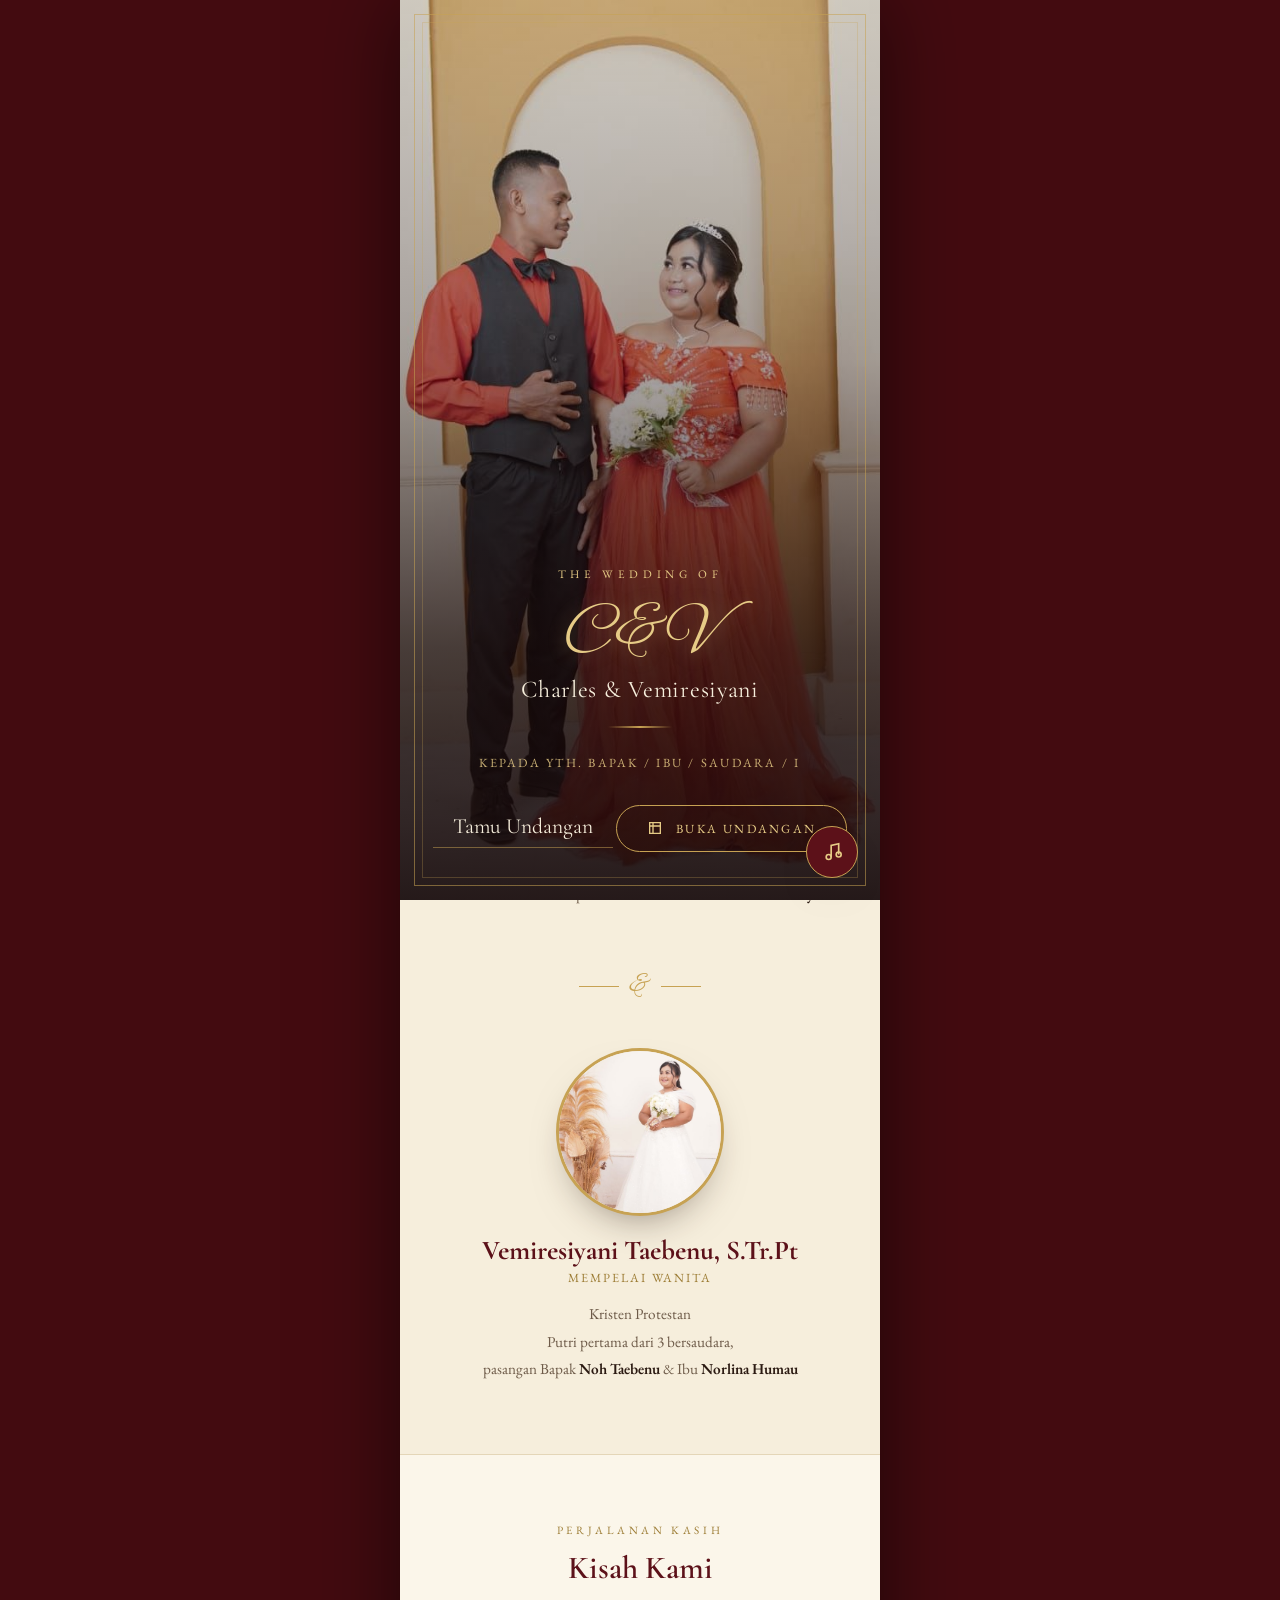
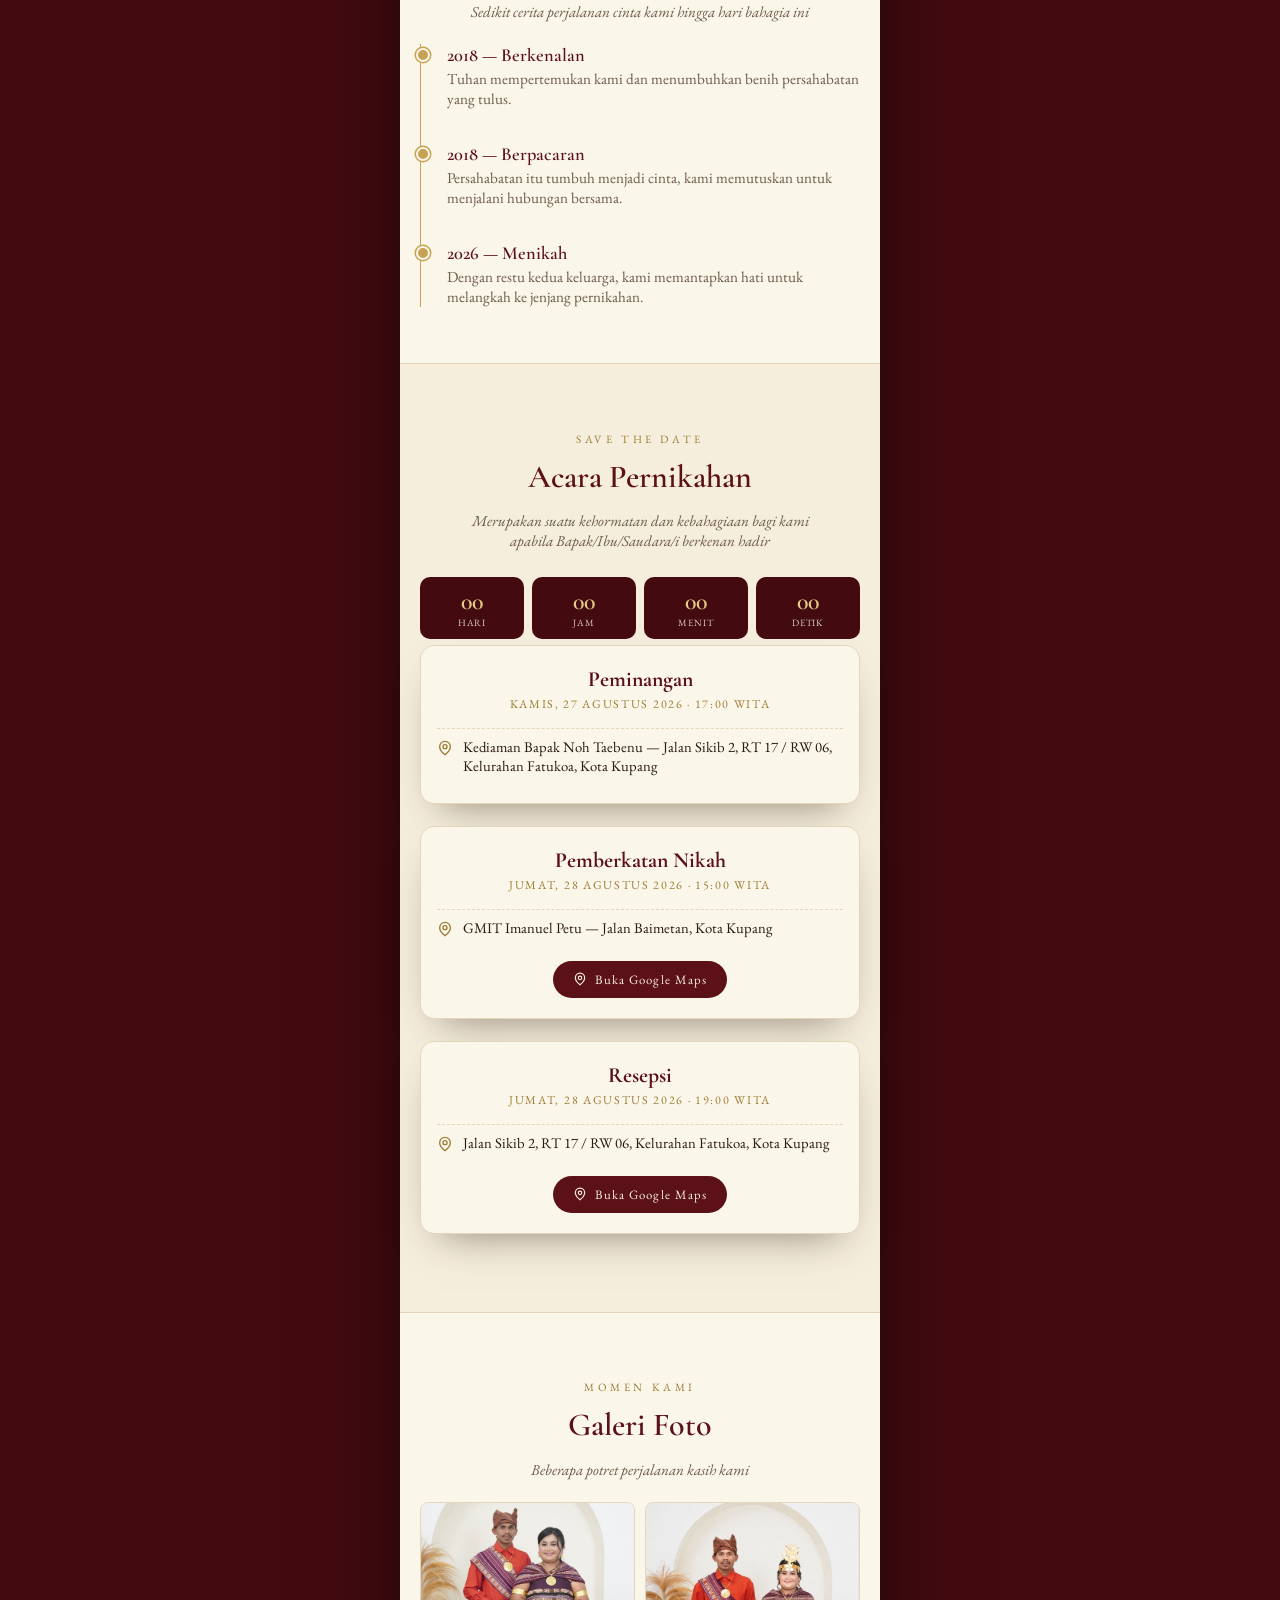
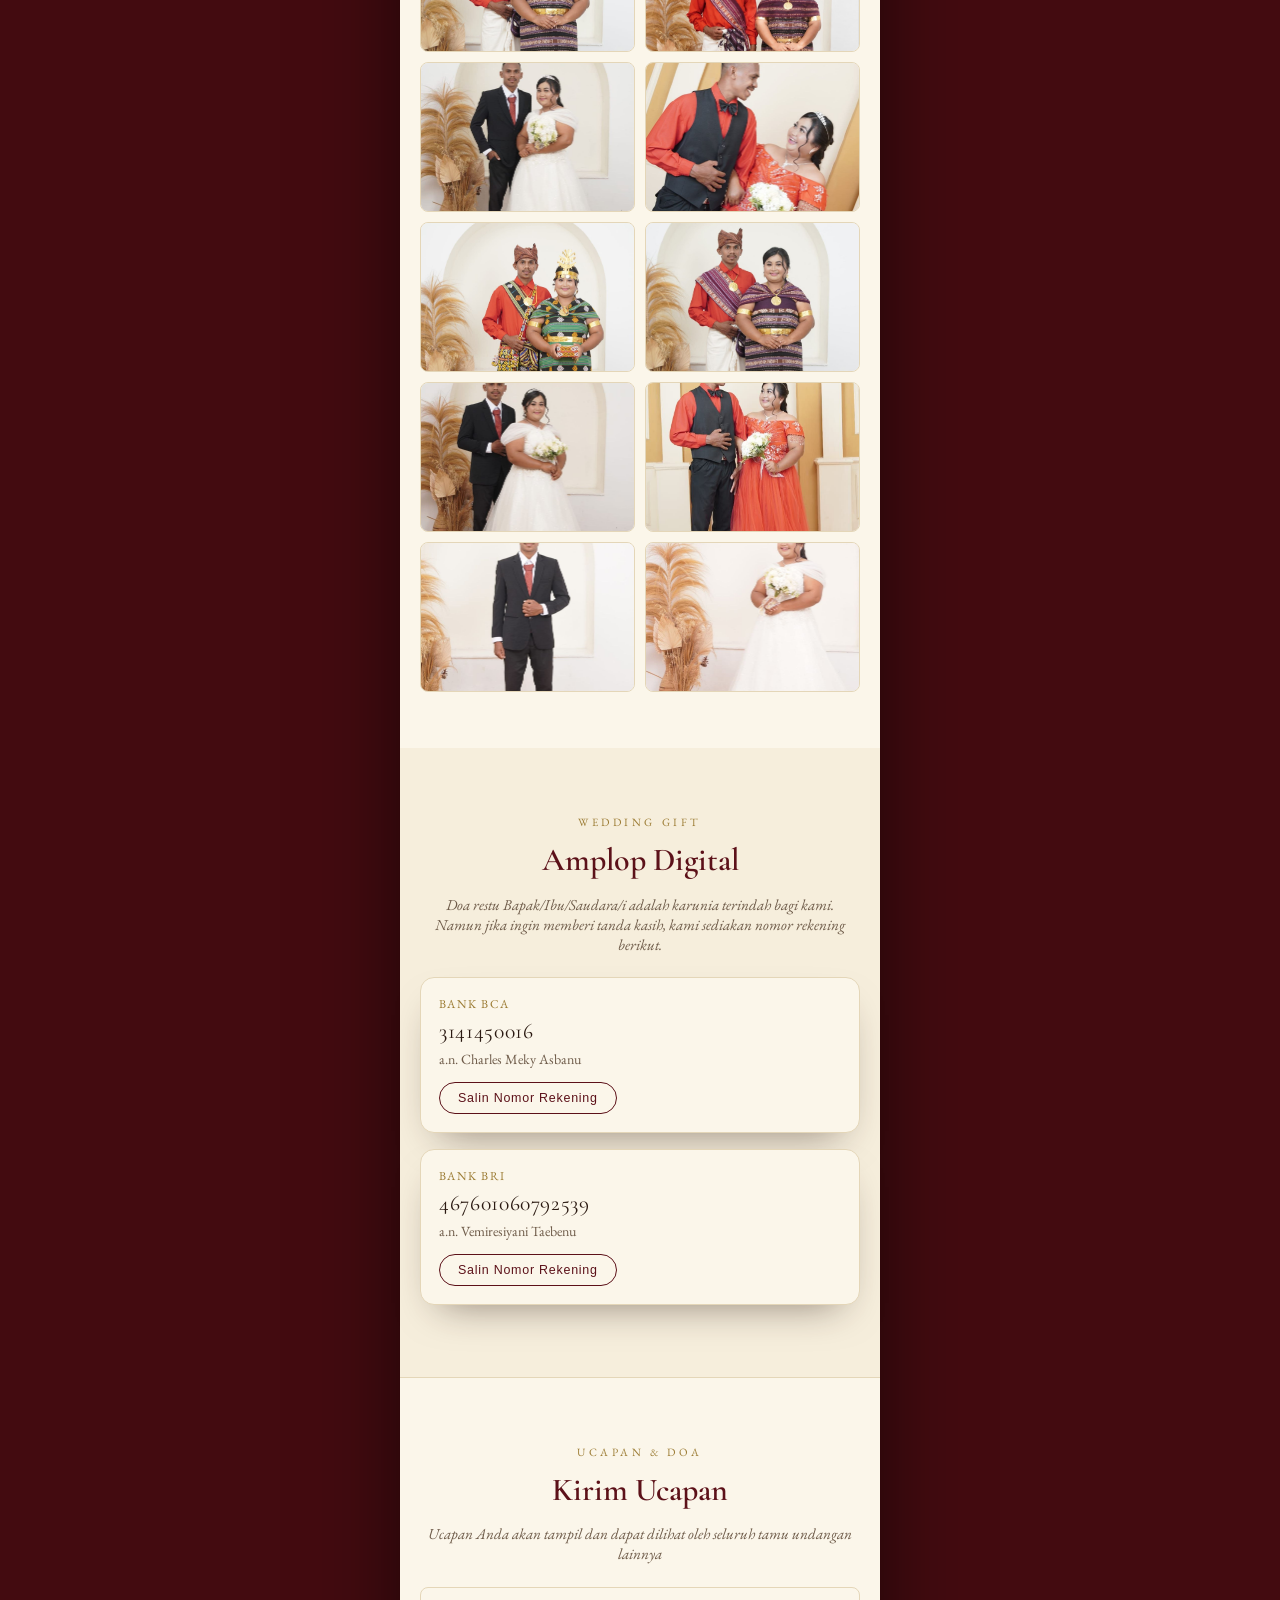
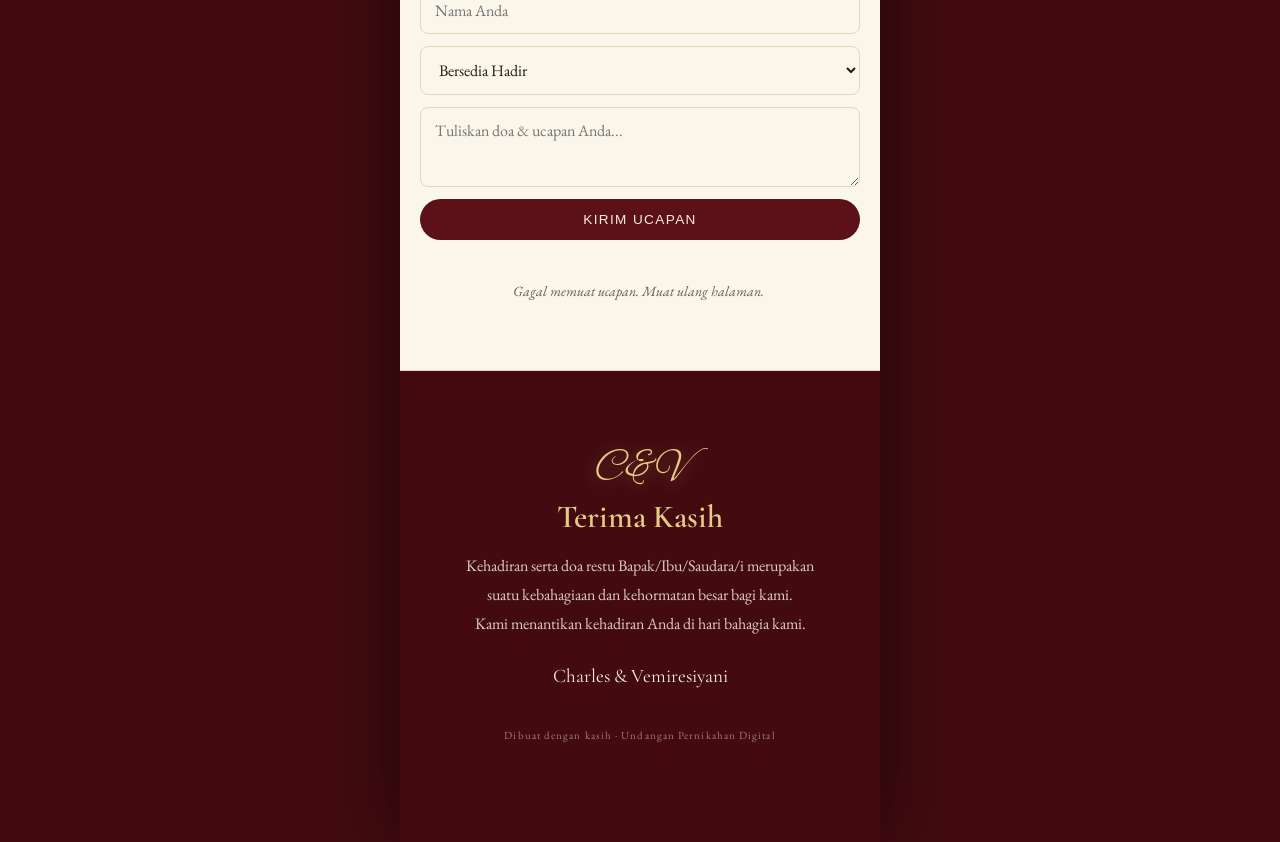
==== index.html @ d4c74f33 "Add files via upload" ====
<!DOCTYPE html>
<html lang="id">
<head>
<meta charset="UTF-8">
<meta name="viewport" content="width=device-width, initial-scale=1, maximum-scale=1">
<title>The Wedding of Charles &amp; Vemi</title>
<meta name="description" content="Undangan Pernikahan Digital Charles Meky Asbanu &amp; Vemiresiyani Taebenu">
<link rel="preconnect" href="https://fonts.googleapis.com">
<link rel="preconnect" href="https://fonts.gstatic.com" crossorigin>
<link href="https://fonts.googleapis.com/css2?family=Cormorant+Garamond:wght@500;600;700&family=EB+Garamond:ital,wght@0,400;0,500;1,400&family=Alex+Brush&display=swap" rel="stylesheet">
<link rel="stylesheet" href="style.css">
</head>
<body class="locked">

  <!-- ============ SNOW OVERLAY ============ -->
  <canvas id="snow-canvas"></canvas>

  <!-- ============ CURTAIN ============ -->
  <div class="curtain-panel" id="curtain-left"></div>
  <div class="curtain-panel" id="curtain-right"></div>

  <!-- ============ COVER / OPENING SCREEN ============ -->
  <div id="cover">
    <div class="cover-scrim"></div>
    <div class="cover-inner">
      <div class="cover-eyebrow">The Wedding Of</div>
      <div class="cover-monogram">C&amp;V</div>
      <div class="cover-names">Charles &amp; Vemiresiyani</div>
      <div class="hairline"></div>
      <div class="cover-guest-label">Kepada Yth. Bapak / Ibu / Saudara / i</div>
      <div class="cover-guest-name" id="guestName">Tamu Undangan</div>
      <button class="btn-open" id="openBtn" type="button">
        <svg width="16" height="16" viewBox="0 0 24 24" fill="none" stroke="currentColor" stroke-width="2"><path d="M4 4h16v16H4z"/><path d="M4 9h16M9 4v16"/></svg>
        Buka Undangan
      </button>
    </div>
  </div>

  <!-- ============ MAIN INVITATION ============ -->
  <audio id="bgMusic" loop preload="auto" playsinline>
    <source src="Westlife - Beautiful in white (Lyrics).mp3" type="audio/mpeg">
  </audio>

  <button id="musicToggle" type="button" aria-label="Putar / jeda musik">
    <svg id="musicIcon" width="20" height="20" viewBox="0 0 24 24" fill="none" stroke="currentColor" stroke-width="2"><circle cx="8" cy="18" r="3"/><path d="M11 18V4l9-2v13"/><circle cx="20" cy="15" r="3"/></svg>
  </button>

  <div class="stage">

    <!-- QUOTE -->
    <section id="quote">
      <div class="cover-monogram">C&amp;V</div>
      <p class="verse">"Kasih yang sejati bertumbuh dari kesabaran, dijaga dengan kesetiaan,<br>
      dan dirayakan bersama dalam suka maupun duka."</p>
      <div class="verse-ref">— 1 Korintus 13 (parafrase)</div>
    </section>

    <!-- COUPLE -->
    <section id="couple">
      <p class="eyebrow" style="text-align:center">Mempelai</p>
      <h2 class="section-title">Kami Yang Berbahagia</h2>
      <p class="section-kicker">Dengan penuh syukur, kami mengundang Bapak/Ibu/Saudara/i<br>untuk hadir merayakan hari kasih kami</p>

      <div class="couple-grid">
        <div class="couple-card">
          <img class="couple-photo" src="assets/images/Mempelai_Pria.jpg" alt="Foto Charles Meky Asbanu, S.Tr.Pt">
          <h3 class="couple-name">Charles Meky Asbanu, S.Tr.Pt</h3>
          <div class="couple-role">Mempelai Pria</div>
          <p class="couple-meta">
            Kristen Protestan<br>
            Putra tunggal dari Ibu <b>Meriani Polly</b>,<br>
            dibesarkan oleh Bapak <b>Bernadus Seo</b> &amp; Ibu <b>Marsalina Polly</b>
          </p>
        </div>

        <div class="couple-divider"><span class="line"></span>&amp;<span class="line"></span></div>

        <div class="couple-card">
          <img class="couple-photo" src="assets/images/Mempelai_Wanita.jpg" alt="Foto Vemiresiyani Taebenu, S.Tr.Pt">
          <h3 class="couple-name">Vemiresiyani Taebenu, S.Tr.Pt</h3>
          <div class="couple-role">Mempelai Wanita</div>
          <p class="couple-meta">
            Kristen Protestan<br>
            Putri pertama dari 3 bersaudara,<br>
            pasangan Bapak <b>Noh Taebenu</b> &amp; Ibu <b>Norlina Humau</b>
          </p>
        </div>
      </div>
    </section>

    <!-- LOVE STORY -->
    <section class="alt" id="story">
      <p class="eyebrow" style="text-align:center">Perjalanan Kasih</p>
      <h2 class="section-title">Kisah Kami</h2>
      <p class="section-kicker">Sedikit cerita perjalanan cinta kami hingga hari bahagia ini</p>
      <div class="timeline">
        <div class="timeline-item">
          <div class="timeline-year">2018 — Berkenalan</div>
          <div class="timeline-text">Tuhan mempertemukan kami dan menumbuhkan benih persahabatan yang tulus.</div>
        </div>
        <div class="timeline-item">
          <div class="timeline-year">2018 — Berpacaran</div>
          <div class="timeline-text">Persahabatan itu tumbuh menjadi cinta, kami memutuskan untuk menjalani hubungan bersama.</div>
        </div>
        <div class="timeline-item">
          <div class="timeline-year">2026 — Menikah</div>
          <div class="timeline-text">Dengan restu kedua keluarga, kami memantapkan hati untuk melangkah ke jenjang pernikahan.</div>
        </div>
      </div>
    </section>

    <!-- EVENTS -->
    <section id="events">
      <p class="eyebrow" style="text-align:center">Save The Date</p>
      <h2 class="section-title">Acara Pernikahan</h2>
      <p class="section-kicker">Merupakan suatu kehormatan dan kebahagiaan bagi kami<br>apabila Bapak/Ibu/Saudara/i berkenan hadir</p>

      <div class="countdown" id="countdown">
        <div class="cd-box"><div class="num" id="cd-days">00</div><div class="lbl">Hari</div></div>
        <div class="cd-box"><div class="num" id="cd-hours">00</div><div class="lbl">Jam</div></div>
        <div class="cd-box"><div class="num" id="cd-mins">00</div><div class="lbl">Menit</div></div>
        <div class="cd-box"><div class="num" id="cd-secs">00</div><div class="lbl">Detik</div></div>
      </div>

      <div class="event-card">
        <h3>Peminangan</h3>
        <div class="event-sub">Kamis, 27 Agustus 2026 · 17:00 WITA</div>
        <div class="event-row">
          <svg width="16" height="16" viewBox="0 0 24 24" fill="none" stroke="currentColor" stroke-width="2"><path d="M20 10c0 6-8 12-8 12S4 16 4 10a8 8 0 0116 0z"/><circle cx="12" cy="10" r="3"/></svg>
          <span>Kediaman Bapak Noh Taebenu — Jalan Sikib 2, RT 17 / RW 06, Kelurahan Fatukoa, Kota Kupang</span>
        </div>
      </div>

      <div class="event-card">
        <h3>Pemberkatan Nikah</h3>
        <div class="event-sub">Jumat, 28 Agustus 2026 · 15:00 WITA</div>
        <div class="event-row">
          <svg width="16" height="16" viewBox="0 0 24 24" fill="none" stroke="currentColor" stroke-width="2"><path d="M20 10c0 6-8 12-8 12S4 16 4 10a8 8 0 0116 0z"/><circle cx="12" cy="10" r="3"/></svg>
          <span>GMIT Imanuel Petu — Jalan Baimetan, Kota Kupang</span>
        </div>
        <a class="btn-maps" id="mapsPemberkatan" href="https://www.google.com/maps/search/?api=1&query=GMIT+Imanuel+Petu+Jalan+Baimetan+Kupang" target="_blank" rel="noopener">
          <svg width="14" height="14" viewBox="0 0 24 24" fill="none" stroke="currentColor" stroke-width="2"><path d="M20 10c0 6-8 12-8 12S4 16 4 10a8 8 0 0116 0z"/><circle cx="12" cy="10" r="3"/></svg>
          Buka Google Maps
        </a>
      </div>

      <div class="event-card">
        <h3>Resepsi</h3>
        <div class="event-sub">Jumat, 28 Agustus 2026 · 19:00 WITA</div>
        <div class="event-row">
          <svg width="16" height="16" viewBox="0 0 24 24" fill="none" stroke="currentColor" stroke-width="2"><path d="M20 10c0 6-8 12-8 12S4 16 4 10a8 8 0 0116 0z"/><circle cx="12" cy="10" r="3"/></svg>
          <span>Jalan Sikib 2, RT 17 / RW 06, Kelurahan Fatukoa, Kota Kupang</span>
        </div>
        <a class="btn-maps" id="mapsResepsi" href="https://www.google.com/maps/search/?api=1&query=Jalan+Sikib+2+RT+17+RW+06+Fatukoa+Kupang" target="_blank" rel="noopener">
          <svg width="14" height="14" viewBox="0 0 24 24" fill="none" stroke="currentColor" stroke-width="2"><path d="M20 10c0 6-8 12-8 12S4 16 4 10a8 8 0 0116 0z"/><circle cx="12" cy="10" r="3"/></svg>
          Buka Google Maps
        </a>
      </div>
    </section>

    <!-- GALLERY -->
    <section class="alt" id="gallery">
      <p class="eyebrow" style="text-align:center">Momen Kami</p>
      <h2 class="section-title">Galeri Foto</h2>
      <p class="section-kicker">Beberapa potret perjalanan kasih kami</p>
      <div class="gallery-grid" id="galleryGrid">
        <!-- populated by script.js from Foto1.jpg .. Foto10.jpg -->
      </div>
    </section>

    <div id="lightbox">
      <button class="lb-close" id="lbClose" aria-label="Tutup">&times;</button>
      <button class="lb-nav lb-prev" id="lbPrev" aria-label="Sebelumnya">&#8249;</button>
      <img id="lbImage" src="" alt="Foto prewedding">
      <button class="lb-nav lb-next" id="lbNext" aria-label="Berikutnya">&#8250;</button>
    </div>

    <!-- GIFT -->
    <section id="gift">
      <p class="eyebrow" style="text-align:center">Wedding Gift</p>
      <h2 class="section-title">Amplop Digital</h2>
      <p class="section-kicker">Doa restu Bapak/Ibu/Saudara/i adalah karunia terindah bagi kami.<br>Namun jika ingin memberi tanda kasih, kami sediakan nomor rekening berikut.</p>

      <div class="gift-card">
        <div class="gift-bank">Bank BCA</div>
        <div class="gift-num" id="rekPria">3141450016</div>
        <div class="gift-owner">a.n. Charles Meky Asbanu</div>
        <button class="btn-copy" data-copy="3141450016">Salin Nomor Rekening</button>
      </div>

      <div class="gift-card">
        <div class="gift-bank">Bank BRI</div>
        <div class="gift-num" id="rekWanita">467601060792539</div>
        <div class="gift-owner">a.n. Vemiresiyani Taebenu</div>
        <button class="btn-copy" data-copy="467601060792539">Salin Nomor Rekening</button>
      </div>
    </section>

    <!-- WISHES -->
    <section class="alt" id="wishes">
      <p class="eyebrow" style="text-align:center">Ucapan &amp; Doa</p>
      <h2 class="section-title">Kirim Ucapan</h2>
      <p class="section-kicker">Ucapan Anda akan tampil dan dapat dilihat oleh seluruh tamu undangan lainnya</p>

      <form id="wishForm">
        <input type="text" id="wishName" placeholder="Nama Anda" required maxlength="60">
        <select id="wishStatus">
          <option value="Hadir">Bersedia Hadir</option>
          <option value="Tidak Hadir">Tidak Dapat Hadir</option>
          <option value="Ragu">Masih Ragu</option>
        </select>
        <textarea id="wishMessage" placeholder="Tuliskan doa & ucapan Anda..." required maxlength="500"></textarea>
        <button class="btn-send" type="submit" id="wishSubmitBtn">Kirim Ucapan</button>
      </form>

      <div id="wishList">
        <p class="wish-loading">Memuat ucapan...</p>
      </div>
    </section>

    <!-- CLOSING -->
    <section id="closing">
      <div class="cover-monogram">C&amp;V</div>
      <h2 class="section-title" style="color:var(--gold-bright)">Terima Kasih</h2>
      <p>Kehadiran serta doa restu Bapak/Ibu/Saudara/i merupakan<br>
      suatu kebahagiaan dan kehormatan besar bagi kami.<br>
      Kami menantikan kehadiran Anda di hari bahagia kami.</p>
      <div class="closing-family">Charles &amp; Vemiresiyani</div>
      <div class="credit">Dibuat dengan kasih &middot; Undangan Pernikahan Digital</div>
    </section>

  </div>

  <script src="script.js"></script>
</body>
</html>
---- style.css ----
/* =========================================================
   THE WEDDING OF CHARLES & VEMI — LUXURY BASIC THEME
   Design tokens
   ========================================================= */
:root{
  --maroon-deep:   #430B10;
  --maroon-mid:    #5C1119;
  --maroon-line:   #7A1D24;
  --cream:         #F6EEDC;
  --cream-soft:    #FBF6EA;
  --cream-line:    #E4D6B8;
  --gold:          #C7A253;
  --gold-bright:   #E6CB86;
  --gold-deep:     #9C7C34;
  --ink:           #2B1A12;
  --ink-soft:      #6E5B49;
  --shadow:        0 18px 40px -20px rgba(43,26,18,.55);

  --font-display: 'Cormorant Garamond', serif;
  --font-body:    'EB Garamond', serif;
  --font-script:  'Alex Brush', cursive;

  --card-max: 480px;
}

*{ box-sizing:border-box; }
html{ scroll-behavior:smooth; }

body{
  margin:0;
  font-family:var(--font-body);
  color:var(--ink);
  background:var(--maroon-deep);
  -webkit-font-smoothing:antialiased;
  overflow-x:hidden;
}

img{ max-width:100%; display:block; }

.stage{
  max-width:var(--card-max);
  margin:0 auto;
  position:relative;
  background:var(--cream);
  min-height:100vh;
  box-shadow:0 0 80px rgba(0,0,0,.55);
}

/* Locks page scroll while cover/curtain is showing */
body.locked{ overflow:hidden; height:100vh; }

/* ---------------------------------------------------------
   Ornamental bits
   --------------------------------------------------------- */
.eyebrow{
  font-family:var(--font-body);
  letter-spacing:.32em;
  text-transform:uppercase;
  font-size:.7rem;
  color:var(--gold-deep);
}
.hairline{
  width:64px; height:2px; margin:14px auto;
  background:linear-gradient(90deg,transparent,var(--gold),transparent);
}
.corner-frame{
  position:relative;
  padding:26px;
}
.corner-frame::before,
.corner-frame::after,
.corner-frame > .cf-tr,
.corner-frame > .cf-bl{
  content:"";
  position:absolute;
  width:34px; height:34px;
  border:1.5px solid var(--gold);
}
.corner-frame::before{ top:0; left:0; border-right:none; border-bottom:none; }
.corner-frame::after{ bottom:0; right:0; border-left:none; border-top:none; }
.corner-frame .cf-tr{ top:0; right:0; border-left:none; border-bottom:none; }
.corner-frame .cf-bl{ bottom:0; left:0; border-right:none; border-top:none; }

.section-title{
  font-family:var(--font-display);
  font-weight:600;
  font-size:2rem;
  text-align:center;
  color:var(--maroon-mid);
  margin:.2em 0;
}
.section-kicker{
  text-align:center;
  font-family:var(--font-body);
  font-style:italic;
  color:var(--ink-soft);
  font-size:.95rem;
  margin-bottom:1.4rem;
}

section{
  padding:64px 28px;
  position:relative;
  background:var(--cream);
}
section.alt{ background:var(--cream-soft); }
section + section{ border-top:1px solid var(--cream-line); }

/* =========================================================
   1. OPENING / COVER
   ========================================================= */
#cover{
  position:fixed; inset:0;
  z-index:60;
  max-width:var(--card-max);
  margin:0 auto;
  background:
    url('assets/images/Latar.jpg') center/cover no-repeat,
    radial-gradient(circle at 50% 20%, var(--maroon-mid), var(--maroon-deep) 70%);
  color:var(--cream);
  display:flex; flex-direction:column; align-items:center; justify-content:flex-end;
  text-align:center;
  padding:40px 30px 56px;
  overflow:hidden;
}
/* darkens the lower portion of the photo so text stays legible */
.cover-scrim{
  position:absolute; inset:0; z-index:1;
  background:linear-gradient(180deg,
    rgba(20,7,7,.15) 0%,
    rgba(20,7,7,.35) 40%,
    rgba(20,7,7,.75) 72%,
    rgba(20,7,7,.92) 100%);
  pointer-events:none;
}
#cover::before{
  content:"";
  position:absolute; inset:14px;
  border:1px solid rgba(199,162,83,.55);
  pointer-events:none;
  z-index:2;
}
#cover::after{
  content:"";
  position:absolute; inset:22px;
  border:1px solid rgba(199,162,83,.28);
  pointer-events:none;
  z-index:2;
}
.cover-inner{ position:relative; z-index:3; }
.cover-eyebrow{
  letter-spacing:.4em; text-transform:uppercase;
  font-size:.72rem; color:var(--gold-bright);
  margin-bottom:18px;
}
.cover-monogram{
  font-family:var(--font-script);
  font-size:4.4rem;
  color:var(--gold-bright);
  line-height:1;
  margin:8px 0 4px;
  text-shadow:0 2px 18px rgba(230,203,134,.35);
}
.cover-names{
  font-family:var(--font-display);
  font-size:1.5rem;
  letter-spacing:.03em;
  margin:6px 0 22px;
}
.cover-guest-label{
  font-size:.78rem; letter-spacing:.18em; text-transform:uppercase;
  color:var(--gold-bright); opacity:.85; margin-top:26px;
}
.cover-guest-name{
  font-family:var(--font-display);
  font-size:1.35rem;
  margin-top:6px;
  padding-bottom:8px;
  border-bottom:1px solid rgba(199,162,83,.5);
  display:inline-block;
  min-width:180px;
}
.btn-open{
  margin-top:34px;
  background:transparent;
  border:1px solid var(--gold);
  color:var(--gold-bright);
  font-family:var(--font-body);
  letter-spacing:.18em;
  text-transform:uppercase;
  font-size:.78rem;
  padding:14px 30px;
  border-radius:999px;
  cursor:pointer;
  transition:background .35s ease, color .35s ease, transform .2s ease;
}
.btn-open:hover{ background:var(--gold); color:var(--maroon-deep); }
.btn-open:active{ transform:scale(.97); }
.btn-open svg{ vertical-align:-3px; margin-right:8px; }

/* =========================================================
   2. CURTAIN
   ========================================================= */
.curtain-panel{
  display:none; /* shown only via JS right before the open animation */
  position:fixed; top:0; bottom:0;
  width:50%; max-width:calc(var(--card-max) / 2);
  z-index:70;
  background:
    repeating-linear-gradient(90deg,
      var(--maroon-mid) 0 18px,
      var(--maroon-deep) 18px 36px);
  box-shadow:inset 0 0 60px rgba(0,0,0,.5);
  transition:transform 1.35s cubic-bezier(.77,0,.18,1);
  pointer-events:none;
}
.curtain-panel::after{
  content:"";
  position:absolute; left:0; right:0; bottom:0; height:26px;
  background:
    linear-gradient(180deg, var(--gold-deep), var(--gold));
  clip-path:polygon(0 0,4% 100%,8% 0,12% 100%,16% 0,20% 100%,24% 0,28% 100%,32% 0,36% 100%,40% 0,44% 100%,48% 0,52% 100%,56% 0,60% 100%,64% 0,68% 100%,72% 0,76% 100%,80% 0,84% 100%,88% 0,92% 100%,96% 0,100% 100%,100% 0);
}
#curtain-left{ left:calc(50% - min(50%, var(--card-max) / 2)); }
#curtain-right{ right:calc(50% - min(50%, var(--card-max) / 2)); }
body.curtain-open #curtain-left{ transform:translateX(-102%); }
body.curtain-open #curtain-right{ transform:translateX(102%); }

/* =========================================================
   3. SNOW OVERLAY
   ========================================================= */
#snow-canvas{
  position:fixed; inset:0;
  z-index:45;
  pointer-events:none;
  max-width:var(--card-max);
  margin:0 auto;
}

/* =========================================================
   4. QUOTE / HERO INTRO
   ========================================================= */
#quote{
  text-align:center;
  background:linear-gradient(180deg,var(--maroon-deep),var(--maroon-mid));
  color:var(--cream-soft);
  padding:70px 32px;
}
#quote .verse{
  font-family:var(--font-display);
  font-size:1.4rem;
  line-height:1.7;
  font-style:italic;
}
#quote .verse-ref{
  margin-top:14px;
  letter-spacing:.15em;
  text-transform:uppercase;
  font-size:.72rem;
  color:var(--gold-bright);
}
#quote .cover-monogram{ font-size:2.6rem; margin-bottom:14px; }

/* =========================================================
   5. COUPLE SECTION
   ========================================================= */
.couple-grid{
  display:flex; flex-direction:column; gap:44px;
  margin-top:8px;
}
.couple-card{ text-align:center; }
.couple-photo{
  width:168px; height:168px;
  border-radius:50%;
  object-fit:cover;
  margin:0 auto 18px;
  border:3px solid var(--gold);
  box-shadow:var(--shadow);
  background:var(--cream-soft);
}
.couple-name{
  font-family:var(--font-display);
  font-size:1.7rem;
  color:var(--maroon-mid);
  margin:0 0 2px;
}
.couple-role{
  font-size:.78rem; letter-spacing:.16em; text-transform:uppercase;
  color:var(--gold-deep); margin-bottom:14px;
}
.couple-meta{
  font-size:.95rem; color:var(--ink-soft); line-height:1.8;
}
.couple-meta b{ color:var(--ink); font-weight:600; }
.couple-divider{
  display:flex; align-items:center; justify-content:center;
  gap:10px; color:var(--gold);
  font-family:var(--font-script); font-size:1.8rem;
}
.couple-divider .line{ width:40px; height:1px; background:var(--gold); }

/* =========================================================
   6. LOVE STORY / TIMELINE
   ========================================================= */
.timeline{
  position:relative;
  margin-top:20px;
  padding-left:26px;
  border-left:1.5px solid var(--gold);
}
.timeline-item{ position:relative; padding-bottom:34px; }
.timeline-item:last-child{ padding-bottom:0; }
.timeline-item::before{
  content:"";
  position:absolute; left:-31.5px; top:4px;
  width:10px; height:10px; border-radius:50%;
  background:var(--gold); border:2px solid var(--cream-soft);
  box-shadow:0 0 0 1.5px var(--gold);
}
.timeline-year{
  font-family:var(--font-display);
  font-size:1.15rem; color:var(--maroon-mid); font-weight:600;
}
.timeline-text{ color:var(--ink-soft); font-size:.95rem; margin-top:3px; }

/* =========================================================
   7. EVENTS / ACARA
   ========================================================= */
.event-card{
  background:var(--cream-soft);
  border:1px solid var(--cream-line);
  border-radius:14px;
  padding:26px 22px;
  margin-bottom:22px;
  text-align:center;
  box-shadow:var(--shadow);
}
.event-card h3{
  font-family:var(--font-display);
  color:var(--maroon-mid);
  font-size:1.35rem;
  margin:0 0 4px;
}
.event-card .event-sub{
  font-size:.75rem; letter-spacing:.14em; text-transform:uppercase;
  color:var(--gold-deep); margin-bottom:16px;
}
.event-row{
  display:flex; align-items:flex-start; gap:10px;
  text-align:left; font-size:.92rem; color:var(--ink);
  padding:8px 0;
  border-top:1px dashed var(--cream-line);
}
.event-row:first-of-type{ border-top:none; }
.event-row svg{ flex:0 0 auto; margin-top:3px; color:var(--gold-deep); }
.btn-maps{
  display:inline-flex; align-items:center; gap:8px;
  margin-top:16px;
  background:var(--maroon-mid); color:var(--cream);
  text-decoration:none;
  font-size:.8rem; letter-spacing:.08em;
  padding:10px 20px; border-radius:999px;
}

.countdown{
  display:flex; justify-content:center; gap:12px;
  margin:26px 0 6px;
}
.cd-box{
  background:var(--maroon-deep); color:var(--cream);
  border-radius:10px; padding:12px 10px; min-width:60px;
  text-align:center;
}
.cd-box .num{ font-family:var(--font-display); font-size:1.5rem; font-weight:600; color:var(--gold-bright); }
.cd-box .lbl{ font-size:.6rem; letter-spacing:.1em; text-transform:uppercase; opacity:.85; }

/* =========================================================
   8. GALLERY
   ========================================================= */
.gallery-grid{
  display:grid; grid-template-columns:repeat(2,1fr);
  gap:10px; margin-top:10px;
}
.gallery-grid img{
  width:100%; height:150px; object-fit:cover;
  border-radius:8px; cursor:pointer;
  border:1px solid var(--cream-line);
  transition:transform .3s ease;
}
.gallery-grid img:hover{ transform:scale(1.03); }

#lightbox{
  position:fixed; inset:0; z-index:80;
  background:rgba(20,8,8,.92);
  display:none; align-items:center; justify-content:center;
  padding:20px;
}
#lightbox.show{ display:flex; }
#lightbox img{ max-height:80vh; border-radius:6px; box-shadow:0 20px 60px rgba(0,0,0,.6); }
#lightbox .lb-close{
  position:absolute; top:22px; right:22px;
  color:var(--gold-bright); font-size:1.8rem; cursor:pointer; line-height:1;
  background:none; border:none;
}
#lightbox .lb-nav{
  position:absolute; top:50%; transform:translateY(-50%);
  background:none; border:none; color:var(--gold-bright);
  font-size:2rem; cursor:pointer; padding:10px;
}
#lightbox .lb-prev{ left:6px; }
#lightbox .lb-next{ right:6px; }

/* =========================================================
   9. GIFT / AMPLOP DIGITAL
   ========================================================= */
.gift-card{
  background:var(--cream-soft);
  border:1px solid var(--cream-line);
  border-radius:14px; padding:22px;
  margin-bottom:16px;
  box-shadow:var(--shadow);
}
.gift-bank{ font-size:.75rem; letter-spacing:.12em; text-transform:uppercase; color:var(--gold-deep); }
.gift-num{
  font-family:var(--font-display); font-size:1.35rem; color:var(--ink);
  margin:6px 0; letter-spacing:.03em;
}
.gift-owner{ font-size:.88rem; color:var(--ink-soft); margin-bottom:14px; }
.btn-copy{
  border:1px solid var(--maroon-mid); background:transparent; color:var(--maroon-mid);
  padding:8px 18px; border-radius:999px; font-size:.78rem; cursor:pointer;
  letter-spacing:.06em; transition:.25s;
}
.btn-copy:hover{ background:var(--maroon-mid); color:var(--cream); }
.btn-copy.copied{ background:var(--gold); border-color:var(--gold); color:var(--maroon-deep); }

/* =========================================================
   10. UCAPAN & DOA (WISHES)
   ========================================================= */
#wishForm{ display:flex; flex-direction:column; gap:12px; margin-top:10px; }
.wish-notice{
  background:rgba(199,162,83,.15); border:1px solid var(--gold);
  color:var(--gold-deep); font-size:.78rem; line-height:1.5;
  padding:10px 14px; border-radius:8px; margin-bottom:14px;
}
#wishForm input, #wishForm select, #wishForm textarea{
  font-family:var(--font-body);
  border:1px solid var(--cream-line);
  background:var(--cream-soft);
  border-radius:8px;
  padding:12px 14px;
  font-size:.95rem;
  color:var(--ink);
}
#wishForm textarea{ resize:vertical; min-height:80px; }
.btn-send{
  background:var(--maroon-mid); color:var(--cream);
  border:none; border-radius:999px; padding:13px;
  font-size:.85rem; letter-spacing:.1em; text-transform:uppercase;
  cursor:pointer;
}
.btn-send:disabled{ opacity:.6; cursor:progress; }

#wishList{ margin-top:28px; display:flex; flex-direction:column; gap:14px; max-height:420px; overflow-y:auto; padding-right:4px; }
.wish-item{
  background:var(--cream-soft); border-left:3px solid var(--gold);
  border-radius:6px; padding:14px 16px;
}
.wish-name{ font-weight:600; color:var(--maroon-mid); font-family:var(--font-display); font-size:1.1rem; }
.wish-status{ font-size:.68rem; letter-spacing:.08em; text-transform:uppercase; color:var(--gold-deep); margin-left:6px; }
.wish-text{ font-size:.9rem; color:var(--ink); margin-top:3px; line-height:1.55; }
.wish-empty, .wish-loading{ text-align:center; color:var(--ink-soft); font-style:italic; font-size:.88rem; }

/* =========================================================
   11. CLOSING
   ========================================================= */
#closing{
  text-align:center; background:var(--maroon-deep); color:var(--cream);
  padding:70px 30px 100px;
}
#closing .cover-monogram{ font-size:2.6rem; }
#closing p{ line-height:1.8; color:rgba(246,238,220,.85); }
.closing-family{ margin-top:26px; font-family:var(--font-display); font-size:1.2rem; }
.credit{
  margin-top:40px; font-size:.68rem; letter-spacing:.1em;
  color:rgba(246,238,220,.5);
}

/* =========================================================
   12. FLOATING MUSIC BUTTON
   ========================================================= */
#musicToggle{
  position:fixed; bottom:22px; right:calc(50% - min(50%, var(--card-max)/2) + 22px);
  z-index:65;
  width:52px; height:52px; border-radius:50%;
  background:var(--maroon-mid); border:1px solid var(--gold);
  color:var(--gold-bright);
  display:flex; align-items:center; justify-content:center;
  cursor:pointer; box-shadow:var(--shadow);
  animation:spin 6s linear infinite;
  animation-play-state:paused;
}
#musicToggle.playing{ animation-play-state:running; }
@keyframes spin{ from{ transform:rotate(0);} to{ transform:rotate(360deg);} }

/* =========================================================
   Reduced motion
   ========================================================= */
@media (prefers-reduced-motion:reduce){
  html{ scroll-behavior:auto; }
  .curtain-panel{ transition:none; }
  #musicToggle{ animation:none; }
}

/* Focus visibility */
a:focus-visible, button:focus-visible, input:focus-visible, textarea:focus-visible, select:focus-visible{
  outline:2px solid var(--gold-bright); outline-offset:2px;
}

/* =========================================================
   RESPONSIVE — fluid type scale + small-screen fixes
   ========================================================= */
.cover-monogram{ font-size:clamp(2.8rem, 14vw, 4.4rem); }
.cover-names{ font-size:clamp(1.15rem, 5.5vw, 1.5rem); }
.section-title{ font-size:clamp(1.5rem, 7vw, 2rem); }
#quote .verse{ font-size:clamp(1.05rem, 4.6vw, 1.4rem); }
.couple-name{ font-size:clamp(1.3rem, 6vw, 1.7rem); }

section{ padding:56px 20px; }
#cover{ padding:32px 22px 48px; }

.countdown{ flex-wrap:wrap; gap:8px; }
.cd-box{ min-width:0; flex:1 1 64px; padding:10px 6px; }
.cd-box .num{ font-size:clamp(1.1rem, 5.5vw, 1.5rem); }

.event-card{ padding:20px 16px; }
.gift-card{ padding:18px; }

#wishForm input, #wishForm select, #wishForm textarea{ font-size:1rem; } /* prevents iOS auto-zoom on focus */

@media (max-width:420px){
  .gallery-grid img{ height:130px; }
  .couple-photo{ width:150px; height:150px; }
  .cover-guest-name{ font-size:1.15rem; min-width:0; }
  .btn-maps{ font-size:.74rem; padding:9px 16px; }
}

@media (max-width:360px){
  .cover-monogram{ font-size:clamp(2.4rem, 15vw, 3.6rem); }
  .couple-photo{ width:130px; height:130px; }
  .gallery-grid{ gap:8px; }
  section{ padding:48px 16px; }
}

/* keep fixed helper elements from ever exceeding the card width on very wide desktop viewports */
#musicToggle{ right:max(22px, calc(50% - min(50%, var(--card-max)/2) + 22px)); }
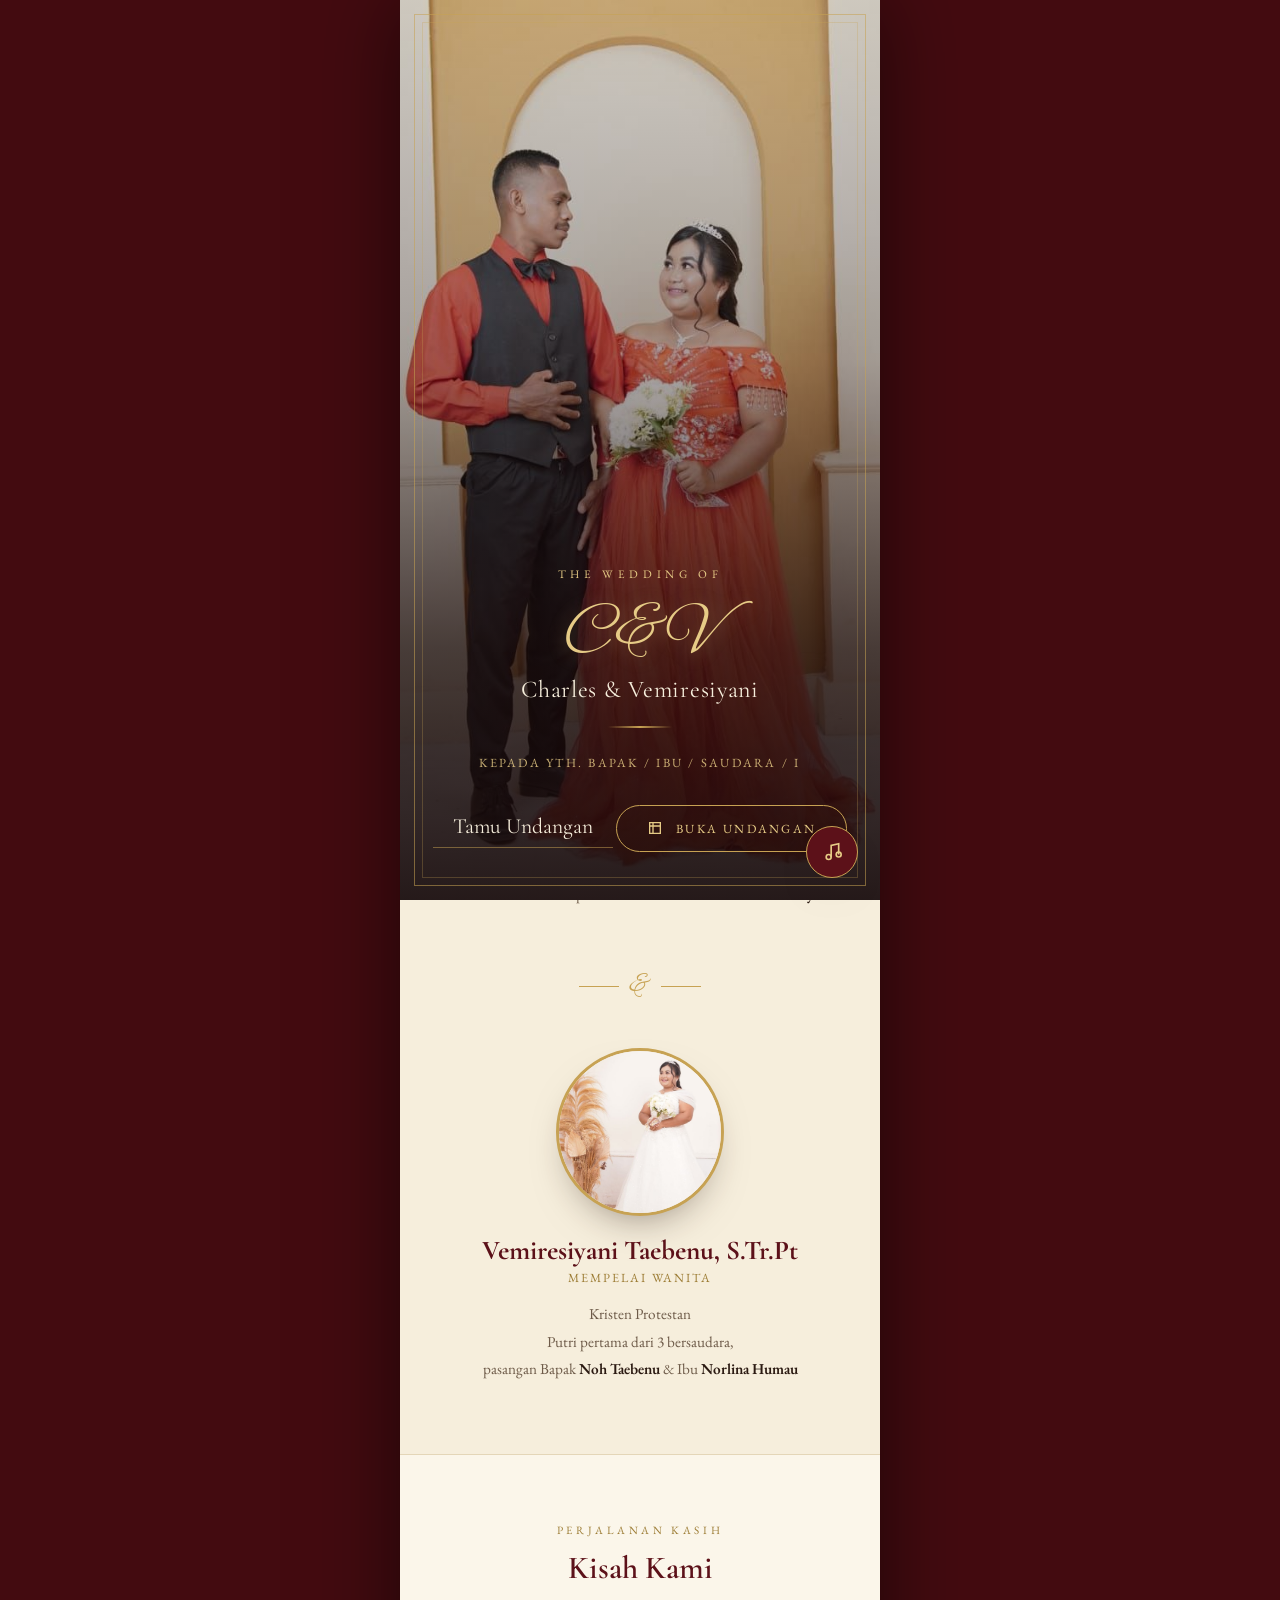
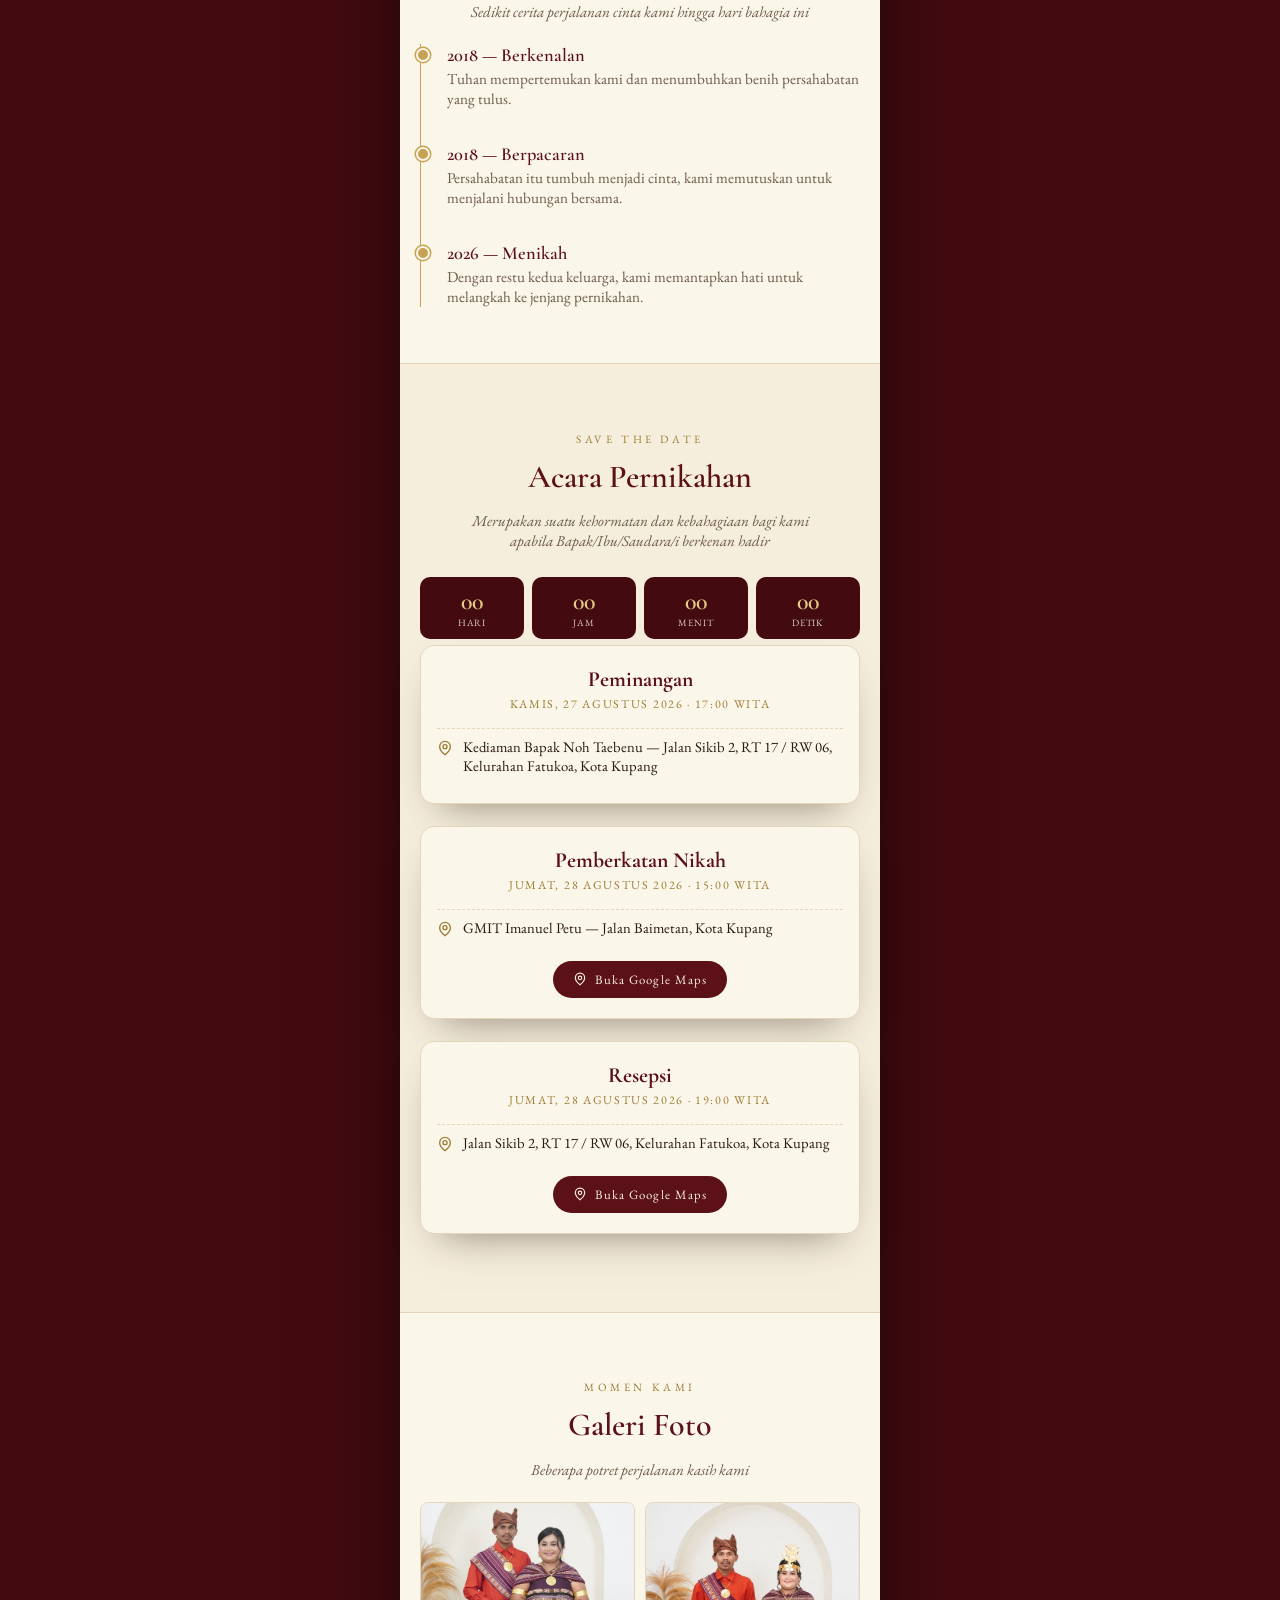
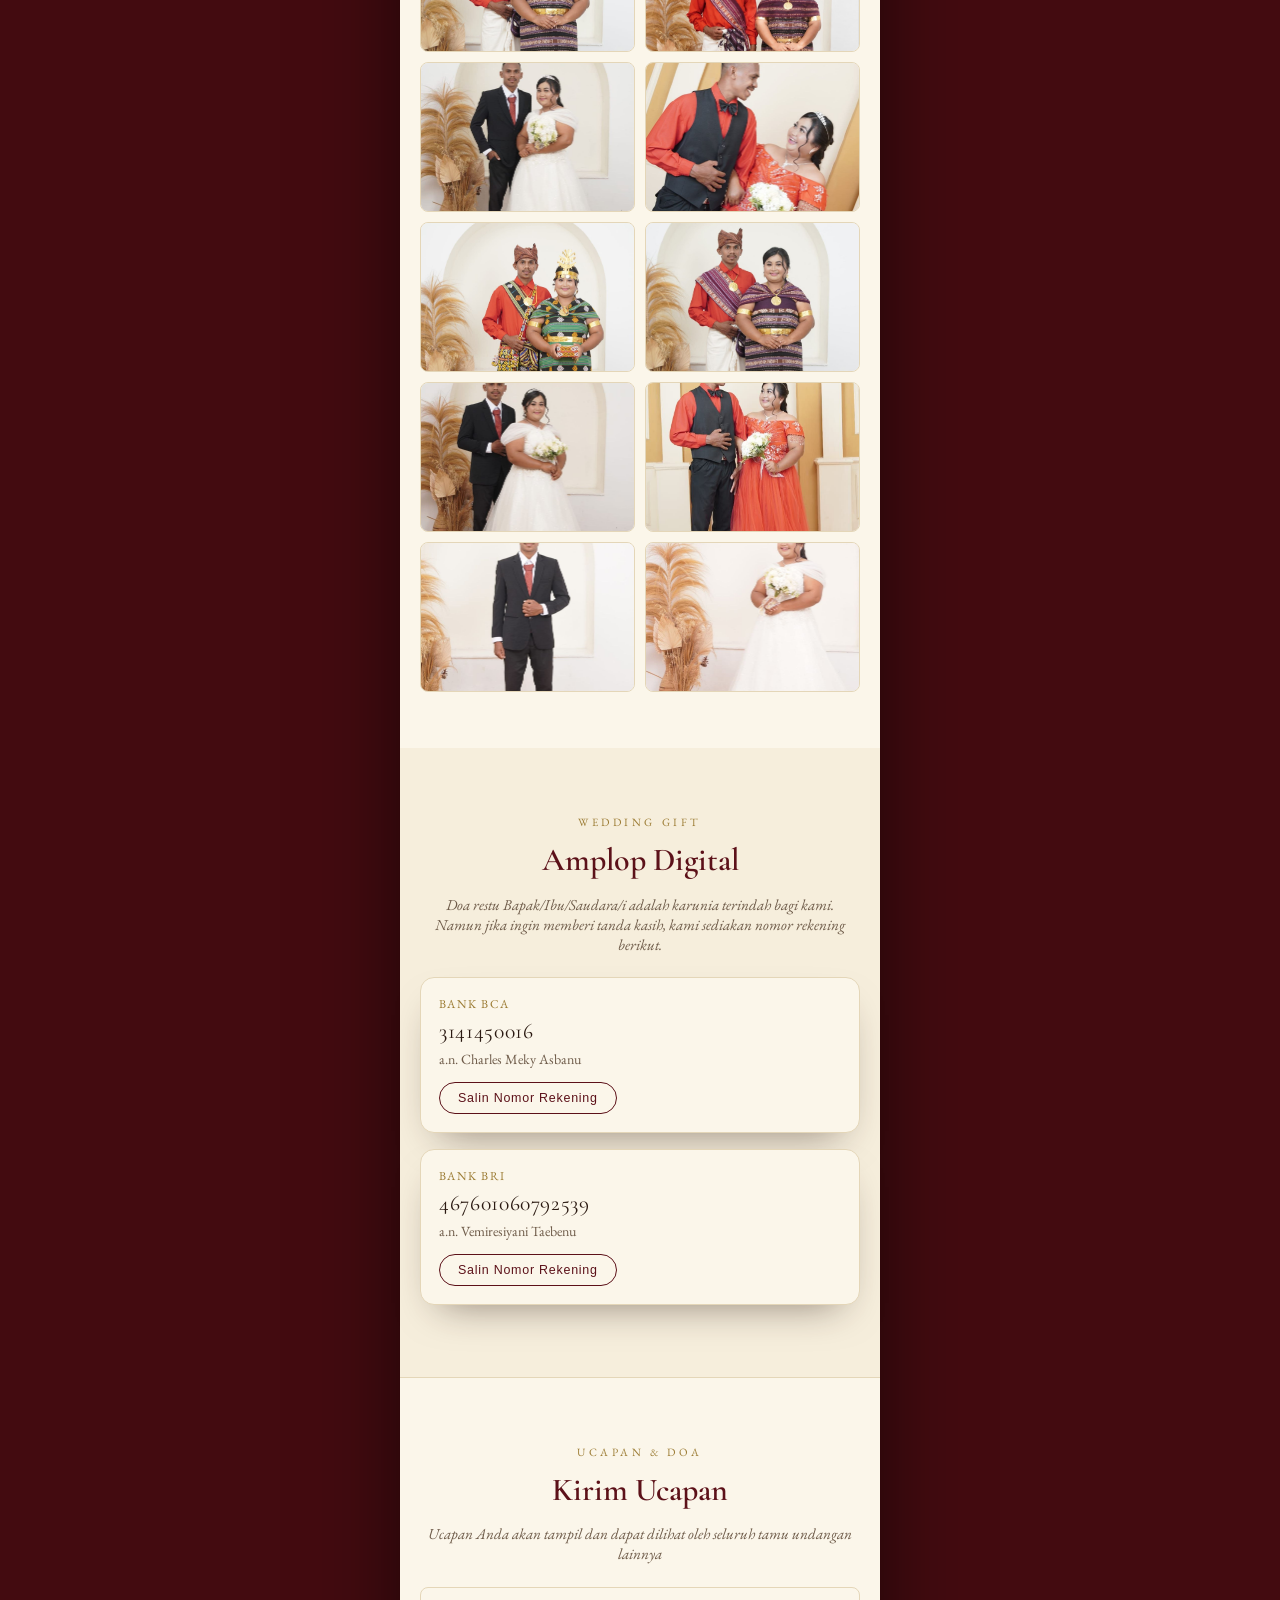
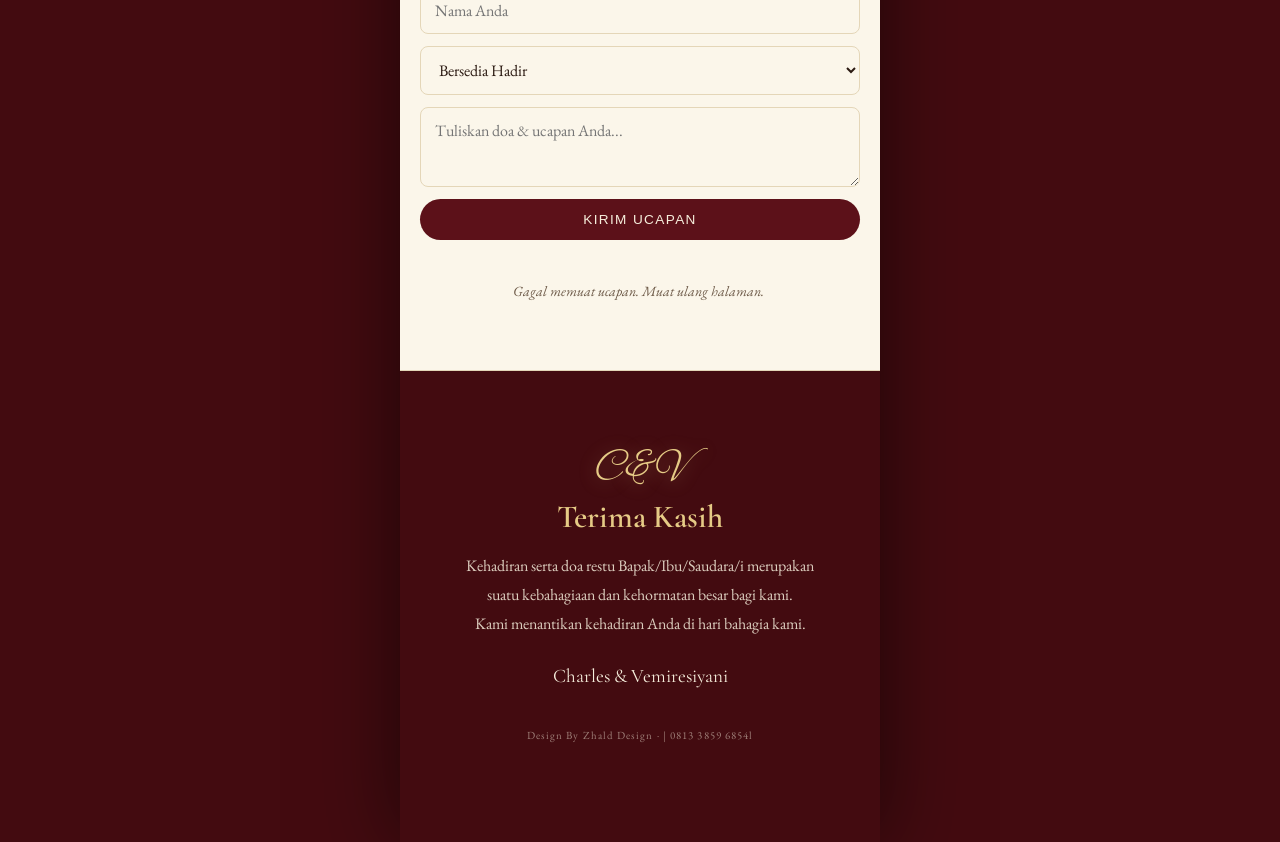
==== commit f9c927ca: "Update index.html" ====
--- a/index.html
+++ b/index.html
@@ -226,11 +226,11 @@
       suatu kebahagiaan dan kehormatan besar bagi kami.<br>
       Kami menantikan kehadiran Anda di hari bahagia kami.</p>
       <div class="closing-family">Charles &amp; Vemiresiyani</div>
-      <div class="credit">Dibuat dengan kasih &middot; Undangan Pernikahan Digital</div>
+      <div class="credit">Design By Zhald Design &middot; | 0813 3859 6854l</div>
     </section>
 
   </div>
 
   <script src="script.js"></script>
 </body>
-</html>+</html>
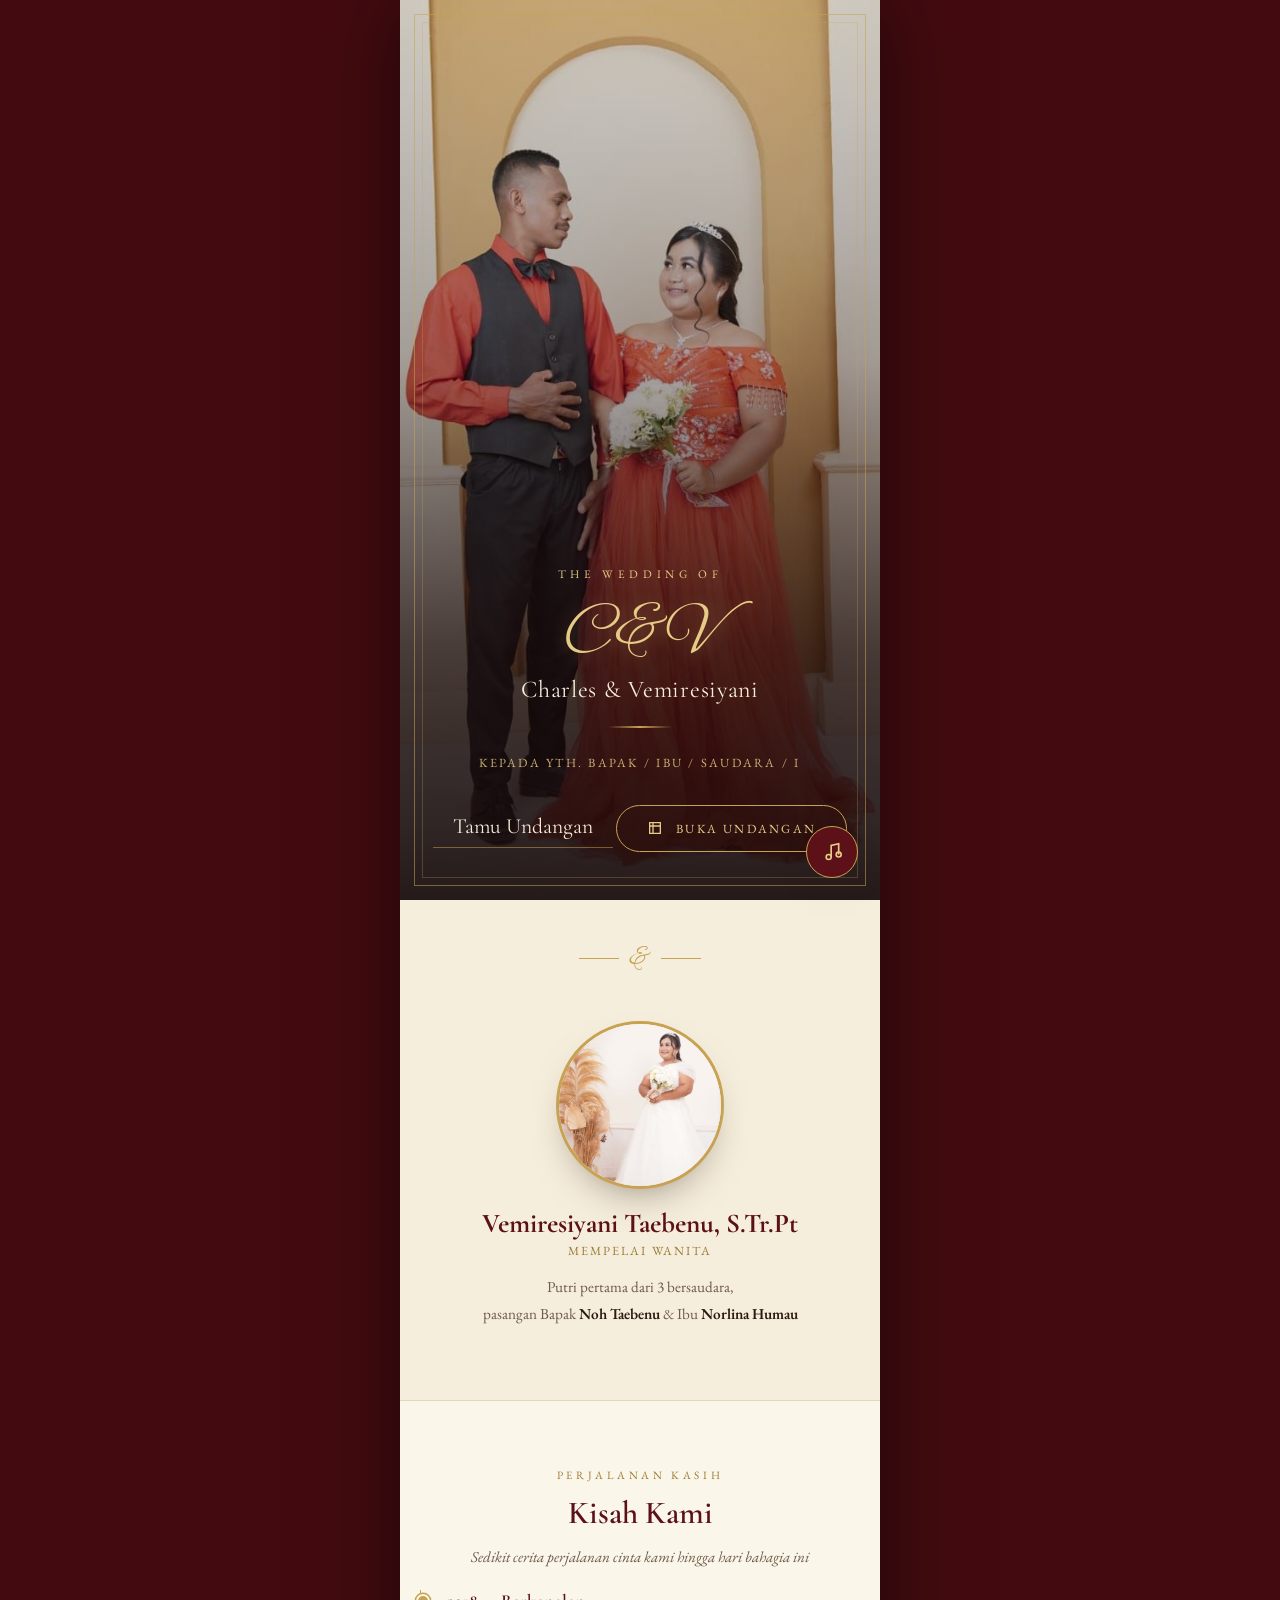
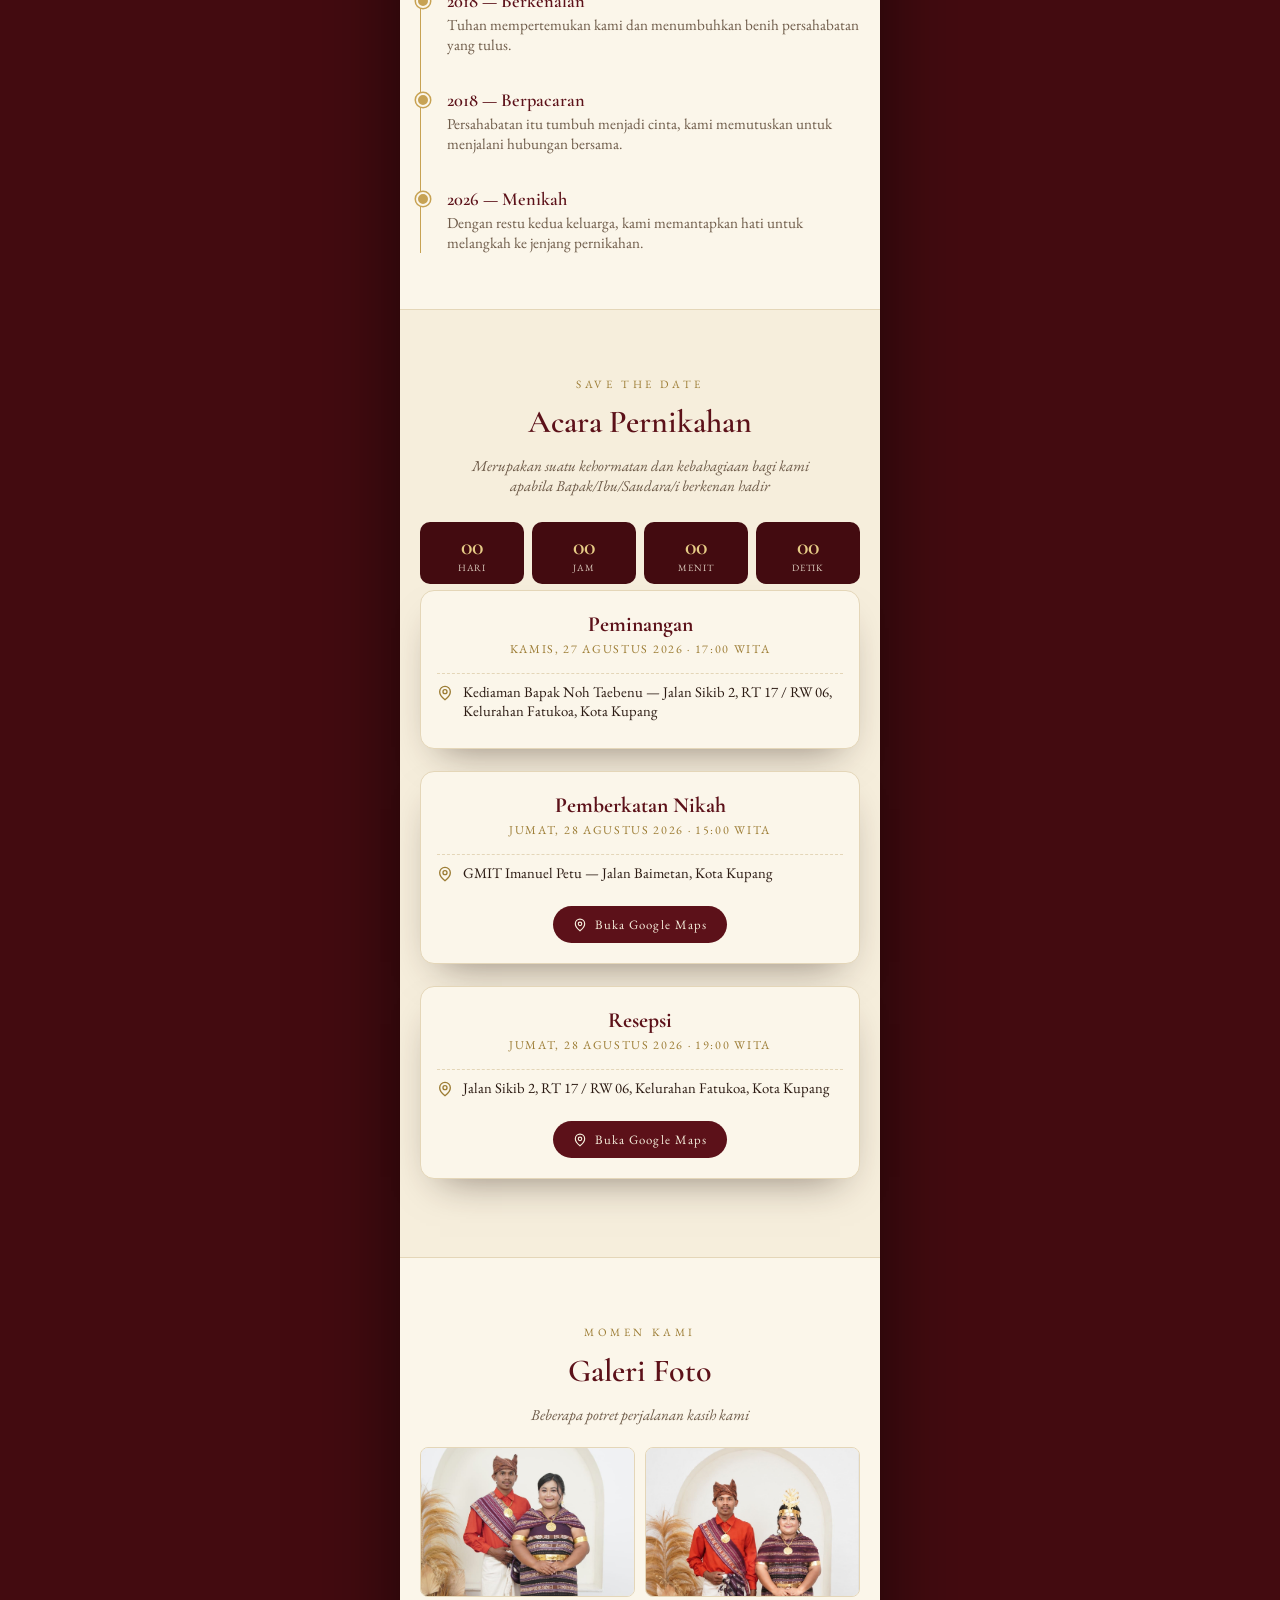
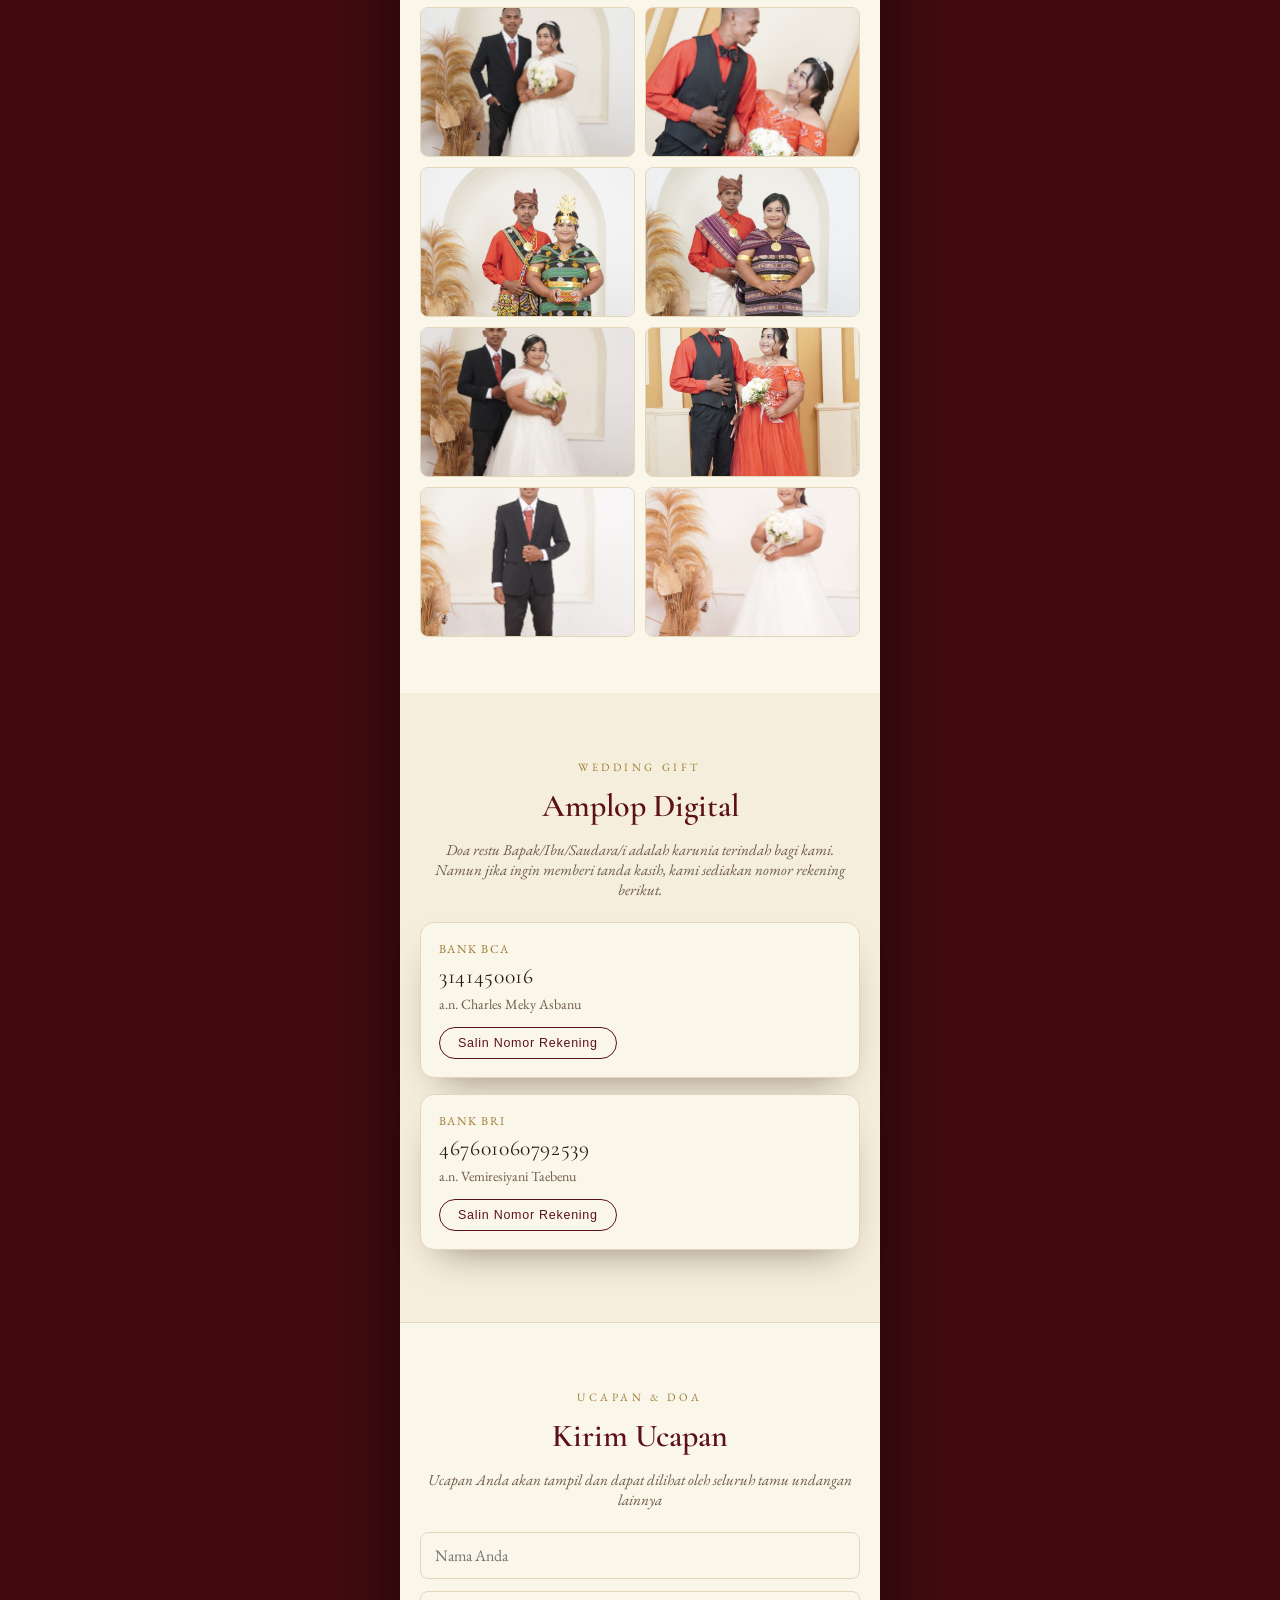
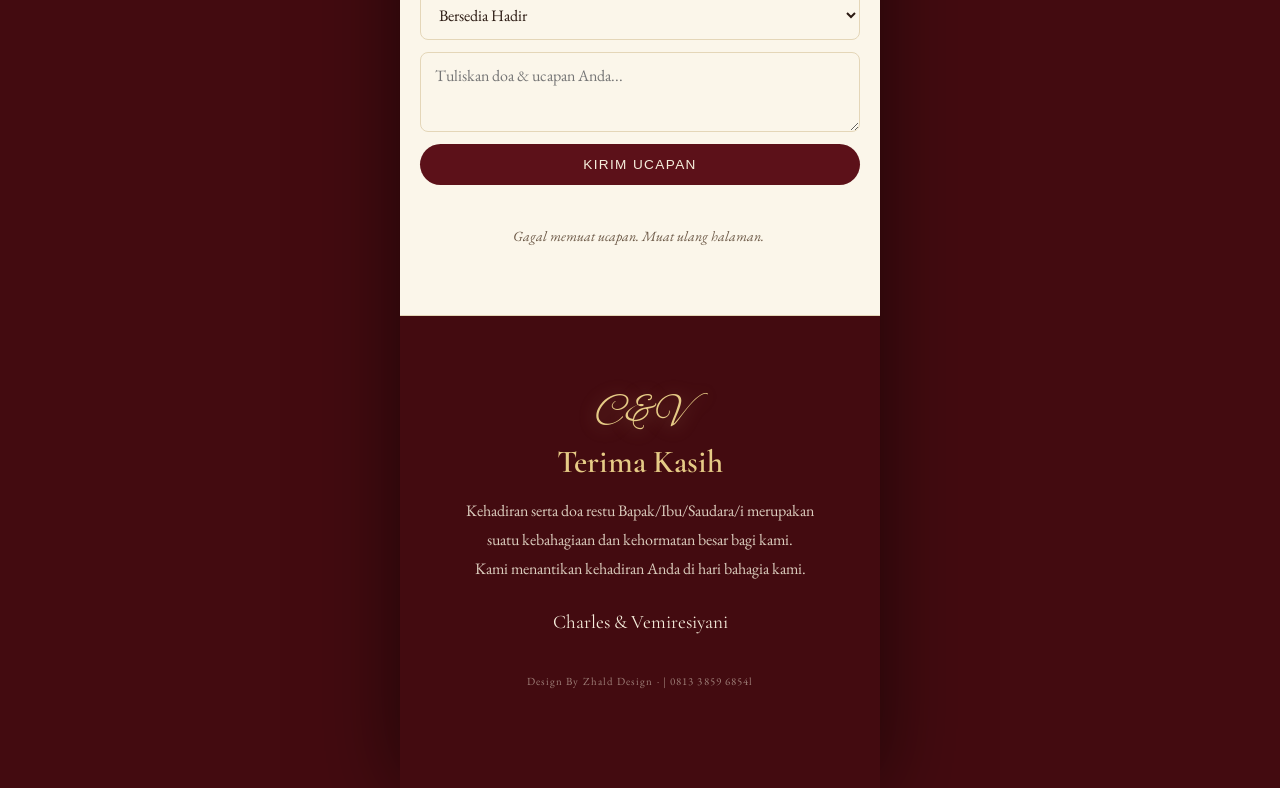
==== commit f80069b0: "Update index.html" ====
--- a/index.html
+++ b/index.html
@@ -67,7 +67,6 @@
           <h3 class="couple-name">Charles Meky Asbanu, S.Tr.Pt</h3>
           <div class="couple-role">Mempelai Pria</div>
           <p class="couple-meta">
-            Kristen Protestan<br>
             Putra tunggal dari Ibu <b>Meriani Polly</b>,<br>
             dibesarkan oleh Bapak <b>Bernadus Seo</b> &amp; Ibu <b>Marsalina Polly</b>
           </p>
@@ -80,7 +79,6 @@
           <h3 class="couple-name">Vemiresiyani Taebenu, S.Tr.Pt</h3>
           <div class="couple-role">Mempelai Wanita</div>
           <p class="couple-meta">
-            Kristen Protestan<br>
             Putri pertama dari 3 bersaudara,<br>
             pasangan Bapak <b>Noh Taebenu</b> &amp; Ibu <b>Norlina Humau</b>
           </p>
